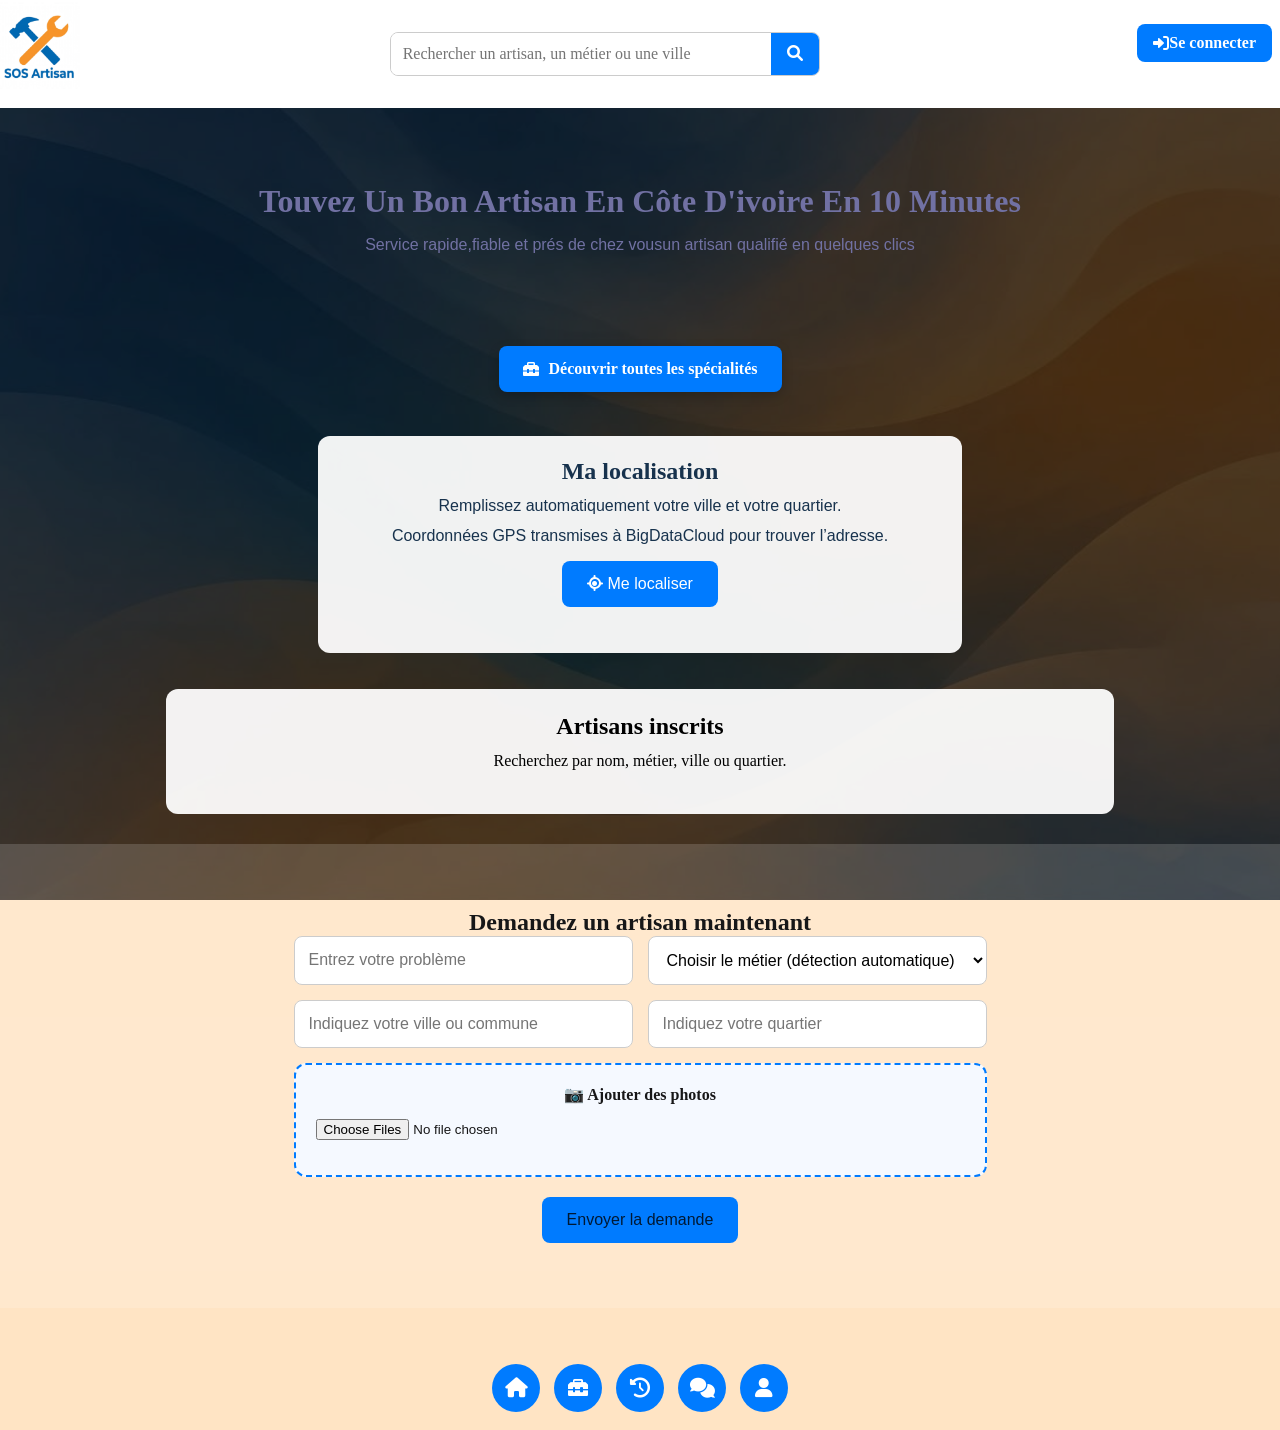
==== html/index.html @ 87b4fa84 "Initial commit" ====
<!DOCTYPE html>
<html lang="fr">
<head>
    <meta charset="UTF-8">
    <meta name="viewport" content="width=device-width, initial-scale=1">
    <meta name="theme-color" content="#007bff">
    <link rel="manifest" href="../manifest.json">
    <title>accueil</title>
    <link rel="stylesheet" href="../style.css">
    <link rel="stylesheet" href="https://cdnjs.cloudflare.com/ajax/libs/font-awesome/6.0.0/css/all.min.css">
</head>
<body>
   <header id="messi">
    <div class="logo-contrainer">
        <img src="../images/IMG_E1718.JPG" alt="la charcuterie" width="80px">
    </div>
    <form id="rechercheArtisans" role="search">
        <input id="termeRecherche" type="search" placeholder="Rechercher un artisan, un métier ou une ville" aria-label="Rechercher un artisan, un métier ou une ville">
        <button class="search-button" type="submit" aria-label="Rechercher"><i class="fa-solid fa-magnifying-glass"></i></button>
    </form>
    
    <nav id="menu">
        <a href="connexion.html" class="inscription-link"><i class="fa-solid fa-right-to-bracket"></i> Se connecter</a>
    </nav>
    </header>
    <main>
        <h1>Touvez un bon artisan en côte d'ivoire en 10 minutes</h1>
        <p>Service rapide,fiable et prés de chez vousun artisan qualifié en quelques clics</p>
        <div id="bouton">
            <a class="bouton-specialites" href="services.html">
                <i class="fa-solid fa-toolbox" aria-hidden="true"></i>
                <span>Découvrir toutes les spécialités</span>
            </a>
        </div>
        <section class="localisation-client" aria-labelledby="titreLocalisation">
            <h2 id="titreLocalisation">Ma localisation</h2>
            <p>Remplissez automatiquement votre ville et votre quartier.</p>
            <p>Coordonnées GPS transmises à BigDataCloud pour trouver l’adresse.</p>
            <button type="button" id="boutonLocalisation">
                <i class="fa-solid fa-location-crosshairs" aria-hidden="true"></i>
                Me localiser
            </button>
            <p id="messageLocalisation" role="status" aria-live="polite"></p>
            <a id="lienCarteLocalisation" class="lien-carte-localisation" target="_blank" rel="noopener noreferrer" hidden>
                Voir ma position sur la carte
            </a>
        </section>
    </main>
    <section id="resultatsRecherche" class="resultats-recherche" aria-live="polite">
        <h2>Artisans inscrits</h2>
        <p>Recherchez par nom, métier, ville ou quartier.</p>
        <div id="listeArtisans"></div>
    </section>
    <nav>
    <section class="demande-artisan">
      <h2>Demandez un artisan maintenant</h2>
     <form id="formulaireArtisan">
         <div class="form-grid">
             <input type="text"
                    id="probleme"
                    name="probleme"
                    placeholder="Entrez votre problème"
                    required>
             <select id="specialiteDemande" name="specialite" aria-label="Spécialité de l'artisan recherchée">
                 <option value="automatique">Choisir le métier (détection automatique)</option>
                 <option value="plomberie">Plomberie</option>
                 <option value="electricite">Électricité</option>
                 <option value="climatisation">Climatisation</option>
                 <option value="maconnerie">Maçonnerie</option>
                 <option value="menuiserie">Menuiserie</option>
                 <option value="peinture">Peinture</option>
                 <option value="serrurerie">Serrurerie</option>
                 <option value="mecanique">Mécanique auto</option>
                 <option value="jardinage">Jardinage</option>
                 <option value="couture">Couture</option>
                 <option value="nettoyage">Nettoyage</option>
                 <option value="tous">Tous les métiers</option>
             </select>
             <input type="text"
                    id="ville"
                    name="ville"
                    list="villesCoteDIvoire"
                    placeholder="Indiquez votre ville ou commune"
                    autocomplete="address-level2"
                    required>
             <datalist id="villesCoteDIvoire">
                 <option value="Abengourou">Abengourou</option>
                 <option value="Abidjan">Abidjan</option>
                 <option value="Aboisso">Aboisso</option>
                 <option value="Adiaké">Adiaké</option>
                 <option value="Adzopé">Adzopé</option>
                 <option value="Afféry">Afféry</option>
                 <option value="Agboville">Agboville</option>
                 <option value="Agnibilékrou">Agnibilékrou</option>
                 <option value="Akoupé">Akoupé</option>
                 <option value="Alépé">Alépé</option>
                 <option value="Anyama">Anyama</option>
                 <option value="Arrah">Arrah</option>
                 <option value="Attécoubé">Attécoubé</option>
                 <option value="Bangolo">Bangolo</option>
                 <option value="Bédiala">Bédiala</option>
                 <option value="Béoumi">Béoumi</option>
                 <option value="Bettié">Bettié</option>
                 <option value="Biankouma">Biankouma</option>
                 <option value="Bingerville">Bingerville</option>
                 <option value="Bloléquin">Bloléquin</option>
                 <option value="Bongouanou">Bongouanou</option>
                 <option value="Bondoukou">Bondoukou</option>
                 <option value="Botro">Botro</option>
                 <option value="Bouaflé">Bouaflé</option>
                 <option value="Bouaké">Bouaké</option>
                 <option value="Bouna">Bouna</option>
                 <option value="Boundiali">Boundiali</option>
                 <option value="Dabakala">Dabakala</option>
                 <option value="Dabou">Dabou</option>
                 <option value="Daloa">Daloa</option>
                 <option value="Danané">Danané</option>
                 <option value="Daoukro">Daoukro</option>
                 <option value="Dimbokro">Dimbokro</option>
                 <option value="Divo">Divo</option>
                 <option value="Doropo">Doropo</option>
                 <option value="Duékoué">Duékoué</option>
                 <option value="Facobly">Facobly</option>
                 <option value="Ferkessédougou">Ferkessédougou</option>
                 <option value="Fresco">Fresco</option>
                 <option value="Gagnoa">Gagnoa</option>
                 <option value="Grand-Bassam">Grand-Bassam</option>
                 <option value="Grand-Lahou">Grand-Lahou</option>
                 <option value="Guiglo">Guiglo</option>
                 <option value="Guitry">Guitry</option>
                 <option value="Issia">Issia</option>
                 <option value="Jacqueville">Jacqueville</option>
                 <option value="Katiola">Katiola</option>
                 <option value="Kong">Kong</option>
                 <option value="Korhogo">Korhogo</option>
                 <option value="Kouto">Kouto</option>
                 <option value="Lakota">Lakota</option>
                 <option value="M'Bahiakro">M'Bahiakro</option>
                 <option value="Man">Man</option>
                 <option value="Mankono">Mankono</option>
                 <option value="Marcory">Marcory</option>
                 <option value="Maféré">Maféré</option>
                 <option value="Minignan">Minignan</option>
                 <option value="N'Douci">N'Douci</option>
                 <option value="Odienné">Odienné</option>
                 <option value="Oumé">Oumé</option>
                 <option value="Port-Bouët">Port-Bouët</option>
                 <option value="Prikro">Prikro</option>
                 <option value="Sassandra">Sassandra</option>
                 <option value="San-Pédro">San-Pédro</option>
                 <option value="Séguéla">Séguéla</option>
                 <option value="Sipilou">Sipilou</option>
                 <option value="Soubré">Soubré</option>
                 <option value="Tabou">Tabou</option>
                 <option value="Tafiré">Tafiré</option>
                 <option value="Tanda">Tanda</option>
                 <option value="Tiassalé">Tiassalé</option>
                 <option value="Tingréla">Tingréla</option>
                 <option value="Touba">Touba</option>
                 <option value="Toulepleu">Toulepleu</option>
                 <option value="Toumodi">Toumodi</option>
                 <option value="Vavoua">Vavoua</option>
                 <option value="Yamoussoukro">Yamoussoukro</option>
                 <option value="Zagné">Zagné</option>
                 <option value="Zuenoula">Zuenoula</option>
             </datalist>
             <input type="text"
                    id="quartier"
                    name="quartier"
                    placeholder="Indiquez votre quartier"
                    required>
             <div class="zone-image">
                 <label for="images">📷 Ajouter des photos</label>
                 <input
                    type="file"
                    id="images"
                    accept="image/*"
                    multiple
                 >
                 <div id="apercuImages"></div>
              </div>
         </div>
          <button type="submit">Envoyer la demande</button>
          <p id="messageDemande" role="status" aria-live="polite"></p>
     </form>
    </section>
    </nav>
    <footer id="footer">
        <a href="index.html" class="footer-icon" aria-label="Accueil" title="Accueil"><i class="fa-solid fa-house" aria-hidden="true"></i></a>
        <a href="services.html" class="footer-icon" aria-label="Services" title="Services"><i class="fa-solid fa-toolbox" aria-hidden="true"></i></a>
        <a href="historique.html" class="footer-icon" aria-label="Historique" title="Historique"><i class="fa-solid fa-clock-rotate-left" aria-hidden="true"></i></a>
        <a href="messages.html" class="footer-icon" aria-label="Messages" title="Messages"><i class="fa-solid fa-comments" aria-hidden="true"></i></a>
        <a href="profil.html" class="footer-icon" aria-label="Profil" title="Profil"><i class="fa-solid fa-user" aria-hidden="true"></i></a>
    </footer>
    <button id="boutonInstallerApplication" type="button" hidden>Installer l'application</button>
    <script src="../js/app.js"></script>
    <script src="../js/api.js"></script>
    <script src="../js/annuaire.js"></script>
    <script src="../js/index.js"></script>
</body>
</html>
---- style.css ----
*{
    margin: 0;
    padding: 0;
}
body{
    position: relative;
    background: bisque;
    margin: 0;
}
body::before{
    content:'';
    position: fixed;
    top: 0;
    left: 0;
    width: 100%;
    height: 100%;
    background-image: url(images/WhatsApp\ Image\ 2026-10-29\ at\ 11.48.19.jpeg);
    background-size: cover;
    background-position: center;
    filter: brightness(0.3);
    z-index: -1;
}
#menu{
    display: flex;
    text-align: center;
    justify-content: center;
    gap: 30px;
    margin-top: 1rem;
    color: aliceblue;
    text-decoration: none;
}
#messi{
    display: flex;
    justify-content: space-between;
    background-color:rgb(255, 255, 255) ;
    margin-bottom: 2cm;
}
#bate{
    display: flex;
    align-items: center;
    background: rgb(255, 255, 255);
    border: 1px solid;
    border-radius: 5px;
    overflow: hidden;
    color: aliceblue;
    padding: 0%;
}

#rechercheArtisans {
    display: flex;
    align-self: center;
    overflow: hidden;
    border: 1px solid #ccc;
    border-radius: 8px;
    background: white;
}

#rechercheArtisans input {
    width: min(42vw, 380px);
    min-width: 180px;
    padding: 12px;
    border: 0;
    font: inherit;
}

#rechercheArtisans button {
    margin: 0;
    padding: 12px 16px;
    border-radius: 0;
}
a button{
    cursor: pointer;
}
#bave button{
    cursor: pointer;
}
 main h1{
    text-align: center;
    align-items: center;
    color: rgb(113, 113, 163);
    text-transform: capitalize;
    margin-bottom: 1rem;
}
main p{
    text-align: center;
    align-items: center;
    color: rgb(113, 113, 163);
    margin-bottom: 2cm;
    font-family: 'Trebuchet MS', 'Lucida Sans Unicode', 'Lucida Grande', 'Lucida Sans', Arial, sans-serif;
}
#bouton{
    display: flex;
    flex-wrap: wrap;
    justify-content: center;
    gap: 14px;
    margin: 28px auto;
    padding: 16px;
    text-align: center;
}

.localisation-client {
    max-width: 600px;
    margin: 0 auto 36px;
    padding: 22px;
    border-radius: 12px;
    background: rgba(255, 255, 255, 0.94);
    text-align: center;
}

.localisation-client h2,
.localisation-client p {
    margin-bottom: 12px;
    color: #17324d;
}

.localisation-client button {
    margin: 4px 0 12px;
}

.lien-carte-localisation {
    display: block;
    color: #0056b3;
}

.lien-carte-localisation[hidden] {
    display: none;
}

.bouton-specialites {
    display: inline-flex;
    align-items: center;
    justify-content: center;
    gap: 10px;
    padding: 14px 24px;
    border-radius: 8px;
    background: #007bff;
    color: white;
    font-weight: bold;
    text-decoration: none;
    box-shadow: 0 4px 12px rgba(0, 0, 0, 0.2);
    transition: background-color 0.2s, transform 0.2s, box-shadow 0.2s;
    animation: apparitionBouton 0.55s ease-out;
}

.bouton-specialites:hover,
.bouton-specialites:focus-visible {
    transform: translateY(-3px) scale(1.03);
    background: #0056b3;
    box-shadow: 0 8px 18px rgba(0, 0, 0, 0.25);
}

.carte-specialite {
    display: flex;
    min-width: 125px;
    flex-direction: column;
    align-items: center;
    gap: 8px;
    padding: 12px;
    border-radius: 12px;
    background: white;
    color: #17324d;
    font-weight: bold;
    text-decoration: none;
    box-shadow: 0 4px 12px rgba(0, 0, 0, 0.18);
    transition: transform 0.2s, box-shadow 0.2s;
    animation: vagueBouton 0.55s ease-out backwards;
}

.carte-specialite:hover,
.carte-specialite:focus-visible {
    transform: translateY(-5px) scale(1.04);
    box-shadow: 0 8px 18px rgba(0, 0, 0, 0.25);
}

#bouton .carte-specialite:nth-child(1) { animation-delay: 0s; }
#bouton .carte-specialite:nth-child(2) { animation-delay: 0.07s; }
#bouton .carte-specialite:nth-child(3) { animation-delay: 0.14s; }
#bouton .carte-specialite:nth-child(4) { animation-delay: 0.21s; }
#bouton .carte-specialite:nth-child(5) { animation-delay: 0.28s; }
#bouton .carte-specialite:nth-child(6) { animation-delay: 0.35s; }
#bouton .carte-specialite:nth-child(7) { animation-delay: 0.42s; }
#bouton .carte-specialite:nth-child(8) { animation-delay: 0.49s; }
#bouton .carte-specialite:nth-child(9) { animation-delay: 0.56s; }
#bouton .carte-specialite:nth-child(10) { animation-delay: 0.63s; }
#bouton .carte-specialite:nth-child(11) { animation-delay: 0.7s; }
#bouton .carte-specialite:nth-child(12) { animation-delay: 0.77s; }

@keyframes vagueBouton {
    from {
        opacity: 0;
        transform: translateY(16px);
    }
    to {
        opacity: 1;
        transform: translateY(0);
    }
}

@keyframes apparitionBouton {
    from {
        opacity: 0;
        transform: translateY(14px) scale(0.96);
    }
    to {
        opacity: 1;
        transform: translateY(0) scale(1);
    }
}

.carte-specialite img {
    height: 64px;
    object-fit: contain;
}

.carte-specialite i {
    display: flex;
    height: 64px;
    align-items: center;
    color: #007bff;
    font-size: 42px;
}
nav h1{
    text-align: center;
    align-items: center;
    color: aliceblue;
    text-transform: capitalize;
    margin-bottom: 1rem;
}
nav{
    text-align: center;
    align-items: center;
    color: rgb(23, 23, 24);
    background: rgba(250, 250, 250, 0.16);
    margin-bottom: 1cm;
    display: flex;
    justify-content: center;
    gap: 2 rem;
}
footer {
    display: flex;
    justify-content: center;
    gap: 14px;
    align-items: center;
    text-align: center;
    padding: 18px;
}

.footer-icon {
    display: inline-flex;
    width: 48px;
    height: 48px;
    align-items: center;
    justify-content: center;
    border-radius: 50%;
    background: #007bff;
    color: white;
    font-size: 20px;
    text-decoration: none;
    transition: background-color 0.2s, transform 0.2s, box-shadow 0.2s;
}

.footer-icon:hover,
.footer-icon:focus-visible {
    transform: translateY(-2px);
    background: #0056b3;
    box-shadow: 0 5px 12px rgba(0, 0, 0, 0.2);
}
nav button{
    color: rgba(0, 0, 0, 0.797);
    text-decoration: none;
}
nav button:hover{
    color: rgba(255, 255, 255, 0.623);
    background: black;
}
#baba{
    color: rgba(0, 0, 0, 0.797);
    text-decoration: none;
    cursor: pointer;
}
#baba:hover{
    color: rgba(255, 255, 255, 0.623);
    background: none;
}
nav input{
    cursor: pointer;
}
nav input:hover{
    color: rgb(255, 255, 255);
    background-color: rgb(0, 0, 0);
}
.demande-artisan {
    max-width: 900px;
    margin: 40px auto;
    padding: 25px;
    text-align: center;
}

.form-grid {
    display: grid;
    grid-template-columns: repeat(2, 1fr);
    gap: 15px;
}

.form-grid input[type="text"],
.form-grid select,
.form-grid input[type="email"],
.form-grid input[type="tel"],
.form-grid input[type="password"] {
    padding: 14px;
    border: 1px solid #ccc;
    border-radius: 8px;
    background-color: white;
    font-size: 16px;
}

.form-grid select {
    cursor: pointer;
}

.inscription-link {
    display: inline-flex;
    align-items: center;
    margin: 0.5rem;
    padding: 10px 16px;
    border-radius: 8px;
    background: #007bff;
    color: white;
    font-weight: bold;
    text-decoration: none;
    transition: background-color 0.2s, transform 0.2s, box-shadow 0.2s;
}

.inscription-link:hover {
    transform: translateY(-2px);
    background: #0056b3;
    box-shadow: 0 5px 12px rgba(0, 0, 0, 0.2);
}

.inscription-page {
    max-width: 760px;
    margin: 40px auto;
    padding: 28px;
    border-radius: 12px;
    background: rgba(255, 255, 255, 0.94);
}

.inscription-page h1,
.inscription-page > p {
    margin-bottom: 18px;
    text-align: center;
}

.inscription-grid {
    display: grid;
    grid-template-columns: repeat(2, minmax(0, 1fr));
    gap: 16px;
}

.inscription-grid label {
    display: flex;
    flex-direction: column;
    gap: 7px;
    text-align: left;
    font-weight: 600;
}

.inscription-grid input,
.inscription-grid select {
    box-sizing: border-box;
    width: 100%;
    min-height: 46px;
    padding: 12px;
    border: 1px solid #ccc;
    border-radius: 8px;
    background: white;
    font: inherit;
}

.inscription-grid .full-width {
    grid-column: 1 / -1;
}

#apercuPhotoArtisan {
    width: 140px;
    height: 140px;
    object-fit: cover;
    border: 1px solid #ccc;
    border-radius: 50%;
}

.photo-artisan {
    width: 140px;
    height: 140px;
    object-fit: cover;
    border: 1px solid #ccc;
    border-radius: 10px;
}

.consentement {
    display: flex;
    align-items: flex-start;
    gap: 10px;
    margin-top: 18px;
    text-align: left;
}

.consentement input {
    margin-top: 4px;
}

.info-inscription,
.retour-accueil {
    margin-top: 16px;
    text-align: center;
}

.info-inscription {
    color: #555;
    font-size: 0.95rem;
}

.resultats-recherche {
    max-width: 900px;
    margin: 30px auto;
    padding: 24px;
    border-radius: 12px;
    background: rgba(255, 255, 255, 0.94);
}

.page-specialite {
    max-width: 1000px;
    margin: 40px auto;
    padding: 28px;
    border-radius: 12px;
    background: rgba(255, 255, 255, 0.94);
}

.page-interne {
    max-width: 1000px;
    margin: 40px auto;
    padding: 28px;
    border-radius: 12px;
    background: rgba(255, 255, 255, 0.94);
}

.page-interne h1,
.page-interne > p {
    margin-bottom: 16px;
    text-align: center;
    color: #17324d;
}

.page-interne h1 {
    text-transform: none;
}

.message-page {
    color: #555;
}

.historique-liste {
    display: grid;
    gap: 14px;
    margin-top: 20px;
}

.demande-historique {
    padding: 18px;
    border: 1px solid #ddd;
    border-radius: 10px;
    background: white;
}

.demande-historique h2,
.demande-historique p {
    margin-bottom: 8px;
    color: #17324d;
    overflow-wrap: anywhere;
}

.statut-demande {
    display: inline-block;
    margin: 8px 0;
    padding: 5px 10px;
    border-radius: 999px;
    background: #eef3f7;
    color: #17324d;
    font-weight: 700;
}

.formulaire-note {
    display: grid;
    gap: 10px;
    max-width: 520px;
    margin-top: 14px;
    padding: 14px;
    border: 1px solid #ddd;
    border-radius: 10px;
    background: #f8fbff;
}

.formulaire-note select,
.formulaire-note textarea {
    width: 100%;
    box-sizing: border-box;
    padding: 10px;
    border: 1px solid #ccc;
    border-radius: 8px;
    font: inherit;
}

.formulaire-note textarea {
    min-height: 72px;
    resize: vertical;
}

.formulaire-note button {
    justify-self: start;
    margin-top: 4px;
}

.moyenne-artisan,
.moyenne-profil {
    color: #9a6700;
    font-weight: 700;
}

.actions-profil {
    display: flex;
    justify-content: center;
    flex-wrap: wrap;
    gap: 12px;
    margin: 24px 0;
}

.page-specialite h1,
.page-specialite > p {
    margin-bottom: 16px;
    text-align: center;
    color: #17324d;
}

.page-specialite h1 {
    text-transform: none;
}

.lien-retour-specialite {
    display: inline-block;
    margin-bottom: 20px;
    color: #0056b3;
}

.recherche-specialite {
    display: flex;
    gap: 10px;
    max-width: 600px;
    margin: 0 auto;
}

.recherche-specialite input {
    flex: 1;
    min-width: 0;
    padding: 12px;
    border: 1px solid #ccc;
    border-radius: 8px;
    font: inherit;
}

.recherche-specialite button {
    margin: 0;
}

.resultats-recherche h2,
.resultats-recherche > p {
    margin-bottom: 12px;
    text-align: center;
}

#listeArtisans {
    display: grid;
    grid-template-columns: repeat(auto-fit, minmax(220px, 1fr));
    gap: 16px;
    margin-top: 20px;
}

.artisan-carte {
    padding: 18px;
    border: 1px solid #ddd;
    border-radius: 10px;
    background: white;
}

.artisan-carte h3,
.artisan-carte p {
    margin-bottom: 8px;
    overflow-wrap: anywhere;
}

.artisan-carte a {
    color: #0056b3;
}

.artisan-carte .commander-artisan {
    display: inline-flex;
    margin-top: 12px;
    padding: 10px 14px;
    border-radius: 8px;
    background: #168c4a;
    color: white;
    font-weight: 700;
    text-decoration: none;
}

.artisan-carte .commander-artisan:hover,
.artisan-carte .commander-artisan:focus-visible {
    background: #106b38;
}

.artisan-carte .envoyer-message-artisan {
    display: inline-flex;
    margin: 12px 0 0 8px;
    padding: 10px 14px;
    border-radius: 8px;
    background: #007bff;
    color: white;
    font-weight: 700;
    text-decoration: none;
}

.artisan-carte .envoyer-message-artisan:hover,
.artisan-carte .envoyer-message-artisan:focus-visible {
    background: #0056b3;
}

.messagerie-page {
    max-width: 1100px;
}

.messagerie-page > .message-page,
.messagerie-page > .avertissement-messagerie {
    margin-bottom: 12px;
}

.avertissement-messagerie {
    padding: 12px;
    border-radius: 8px;
    background: #fff3cd;
    color: #664d03 !important;
}

.connexion-messagerie {
    margin: 24px auto;
    padding: 22px;
    border-radius: 10px;
    background: #f8fbff;
    text-align: center;
}

.connexion-messagerie h2,
.connexion-messagerie p {
    margin-bottom: 12px;
    color: #17324d;
}

.espace-messagerie {
    display: grid;
    grid-template-columns: minmax(220px, 0.8fr) minmax(0, 2fr);
    gap: 18px;
    min-height: 420px;
    margin-top: 20px;
}

.espace-messagerie[hidden],
.formulaire-message[hidden] {
    display: none;
}

.espace-messagerie > .erreur-messagerie {
    grid-column: 1 / -1;
    margin: 0;
    color: #a12622;
}

.panneau-conversations,
.panneau-discussion {
    min-width: 0;
    padding: 18px;
    border: 1px solid #d8e0e8;
    border-radius: 10px;
    background: white;
}

.panneau-conversations h2,
.panneau-discussion h2 {
    margin-bottom: 10px;
    color: #17324d;
}

#listeConversations {
    display: grid;
    gap: 8px;
}

.conversation-liste-item {
    display: grid;
    gap: 5px;
    width: 100%;
    margin: 0;
    padding: 12px;
    background: #f3f6fa;
    color: #17324d;
    text-align: left;
}

.conversation-liste-item span {
    overflow: hidden;
    color: #586574;
    font-size: 0.9rem;
    text-overflow: ellipsis;
    white-space: nowrap;
}

.conversation-liste-item.selectionnee {
    background: #dcecff;
    outline: 2px solid #007bff;
}

.liste-conversations-vide,
.discussion-vide,
.interlocuteur-metier {
    color: #586574;
}

.panneau-discussion > h2,
.panneau-discussion > .interlocuteur-metier {
    text-align: left;
}

.fil-messages {
    display: flex;
    min-height: 250px;
    max-height: 440px;
    flex-direction: column;
    gap: 10px;
    overflow-y: auto;
    margin: 14px 0;
    padding: 14px;
    border-radius: 8px;
    background: #f3f6fa;
}

.bulle-message {
    align-self: flex-start;
    max-width: min(80%, 520px);
    padding: 10px 14px;
    border-radius: 12px 12px 12px 2px;
    background: white;
    overflow-wrap: anywhere;
}

.bulle-message.mon-message {
    align-self: flex-end;
    border-radius: 12px 12px 2px 12px;
    background: #dcecff;
}

.bulle-message p {
    margin: 5px 0;
    color: #17324d;
    text-align: left;
    white-space: pre-wrap;
}

.bulle-message time {
    color: #586574;
    font-size: 0.75rem;
}

.formulaire-message {
    display: grid;
    gap: 8px;
}

.formulaire-message label {
    color: #17324d;
    font-weight: 700;
}

.formulaire-message textarea {
    box-sizing: border-box;
    width: 100%;
    padding: 12px;
    border: 1px solid #b8c5d1;
    border-radius: 8px;
    font: inherit;
    resize: vertical;
}

.formulaire-message button {
    justify-self: end;
    margin-top: 0;
}

.erreur-messagerie:not(:empty) {
    padding: 8px 0;
}

.retour-accueil a {
    color: #0056b3;
}

.zone-image {
    grid-column: 1 / -1;
    padding: 20px;
    border: 2px dashed #007bff;
    border-radius: 12px;
    background: #f5f9ff;
}

.zone-image label {
    display: block;
    margin-bottom: 15px;
    font-weight: bold;
    cursor: pointer;
}

.zone-image input[type="file"] {
    width: 100%;
}

#apercuImages {
    display: flex;
    flex-wrap: wrap;
    gap: 10px;
    margin-top: 15px;
}

#apercuImages img {
    width: 120px;
    height: 120px;
    object-fit: cover;
    border-radius: 10px;
    border: 1px solid #ccc;
}

button {
    margin-top: 20px;
    padding: 14px 25px;
    border: none;
    border-radius: 8px;
    background: #007bff;
    color: white;
    font-size: 16px;
    cursor: pointer;
    transition: background-color 0.2s, transform 0.2s, box-shadow 0.2s;
}

button:hover,
button:focus-visible {
    transform: translateY(-2px);
    box-shadow: 0 5px 12px rgba(0, 0, 0, 0.2);
}

button:active,
.bouton-specialites:active,
.carte-specialite:active,
.footer-icon:active,
.inscription-link:active {
    transform: scale(0.97);
}

#boutonInstallerApplication {
    position: fixed;
    right: 16px;
    bottom: 86px;
    z-index: 20;
    margin: 0;
    box-shadow: 0 6px 18px rgba(0, 0, 0, 0.28);
}

#boutonInstallerApplication[hidden] {
    display: none;
}

.admin-page {
    max-width: 1100px;
}

.admin-page > h1,
.admin-page > p {
    color: #17324d;
    text-align: center;
    margin-bottom: 16px;
}

.formulaire-admin-connexion {
    display: grid;
    gap: 10px;
    max-width: 440px;
    margin: 0 auto;
    text-align: left;
}

.formulaire-admin-connexion input,
.recherche-admin input,
.actions-utilisateur-admin select {
    box-sizing: border-box;
    min-height: 42px;
    padding: 10px;
    border: 1px solid #b8c5d1;
    border-radius: 8px;
    font: inherit;
}

.admin-resume {
    display: grid;
    grid-template-columns: repeat(3, minmax(0, 1fr));
    gap: 14px;
    margin: 20px 0;
}

.admin-resume article {
    display: grid;
    gap: 5px;
    padding: 18px;
    border-radius: 10px;
    background: #eaf3ff;
    color: #17324d;
    text-align: center;
}

.admin-resume strong {
    font-size: 1.6rem;
}

.admin-entete-liste {
    display: flex;
    align-items: center;
    justify-content: space-between;
    gap: 12px;
    margin: 24px 0 14px;
}

.admin-entete-liste h2 {
    color: #17324d;
}

.admin-entete-liste button,
.actions-utilisateur-admin button {
    margin: 0;
    padding: 9px 12px;
    font-size: 0.9rem;
}

.recherche-admin {
    display: grid;
    gap: 7px;
    color: #17324d;
    font-weight: 700;
}

.liste-utilisateurs-admin {
    display: grid;
    gap: 12px;
    margin-top: 16px;
}

.utilisateur-admin {
    display: grid;
    gap: 10px;
    padding: 16px;
    border: 1px solid #d8e0e8;
    border-radius: 10px;
    background: #fff;
}

.utilisateur-admin h3,
.utilisateur-admin p {
    margin: 0 0 5px;
    color: #17324d;
    overflow-wrap: anywhere;
}

.actions-utilisateur-admin {
    display: flex;
    flex-wrap: wrap;
    align-items: center;
    gap: 8px;
}

.bouton-admin-danger {
    background: #b42318;
}

.bouton-admin-secondaire {
    background: #667085;
}

.bouton-admin-activer {
    background: #168c4a;
}

@media (max-width: 600px) {
    .admin-resume {
        grid-template-columns: 1fr;
    }

    .admin-entete-liste {
        align-items: flex-start;
        flex-direction: column;
    }

    .actions-utilisateur-admin {
        align-items: stretch;
        flex-direction: column;
    }
}

button:focus-visible,
.bouton-specialites:focus-visible,
.carte-specialite:focus-visible,
.footer-icon:focus-visible,
.inscription-link:focus-visible {
    outline: 3px solid #ffbf47;
    outline-offset: 3px;
}

@media (max-width: 600px) {
    .form-grid {
        grid-template-columns: 1fr;
    }

    .inscription-grid {
        grid-template-columns: 1fr;
    }

    .inscription-grid .full-width {
        grid-column: auto;
    }

    .inscription-page {
        margin: 20px 12px;
        padding: 20px;
    }

    #menu {
        gap: 8px;
        flex-wrap: wrap;
    }

    #rechercheArtisans {
        order: 3;
        width: 100%;
        margin: 10px;
    }

    #rechercheArtisans input {
        width: 100%;
    }

    .resultats-recherche {
        margin: 20px 12px;
        padding: 18px;
    }

    .page-specialite {
        margin: 20px 12px;
        padding: 20px;
    }

    .page-interne {
        margin: 20px 12px;
        padding: 20px;
    }

    .recherche-specialite {
        flex-direction: column;
    }

    .espace-messagerie {
        grid-template-columns: 1fr;
    }

    .fil-messages {
        min-height: 200px;
    }
}

@media (prefers-reduced-motion: reduce) {
    *,
    *::before,
    *::after {
        animation-duration: 0.01ms !important;
        animation-iteration-count: 1 !important;
        transition-duration: 0.01ms !important;
        scroll-behavior: auto !important;
    }

    #bouton .carte-specialite {
        animation-delay: 0s !important;
    }
}

#bave{
    margin-bottom: 1rem;
}
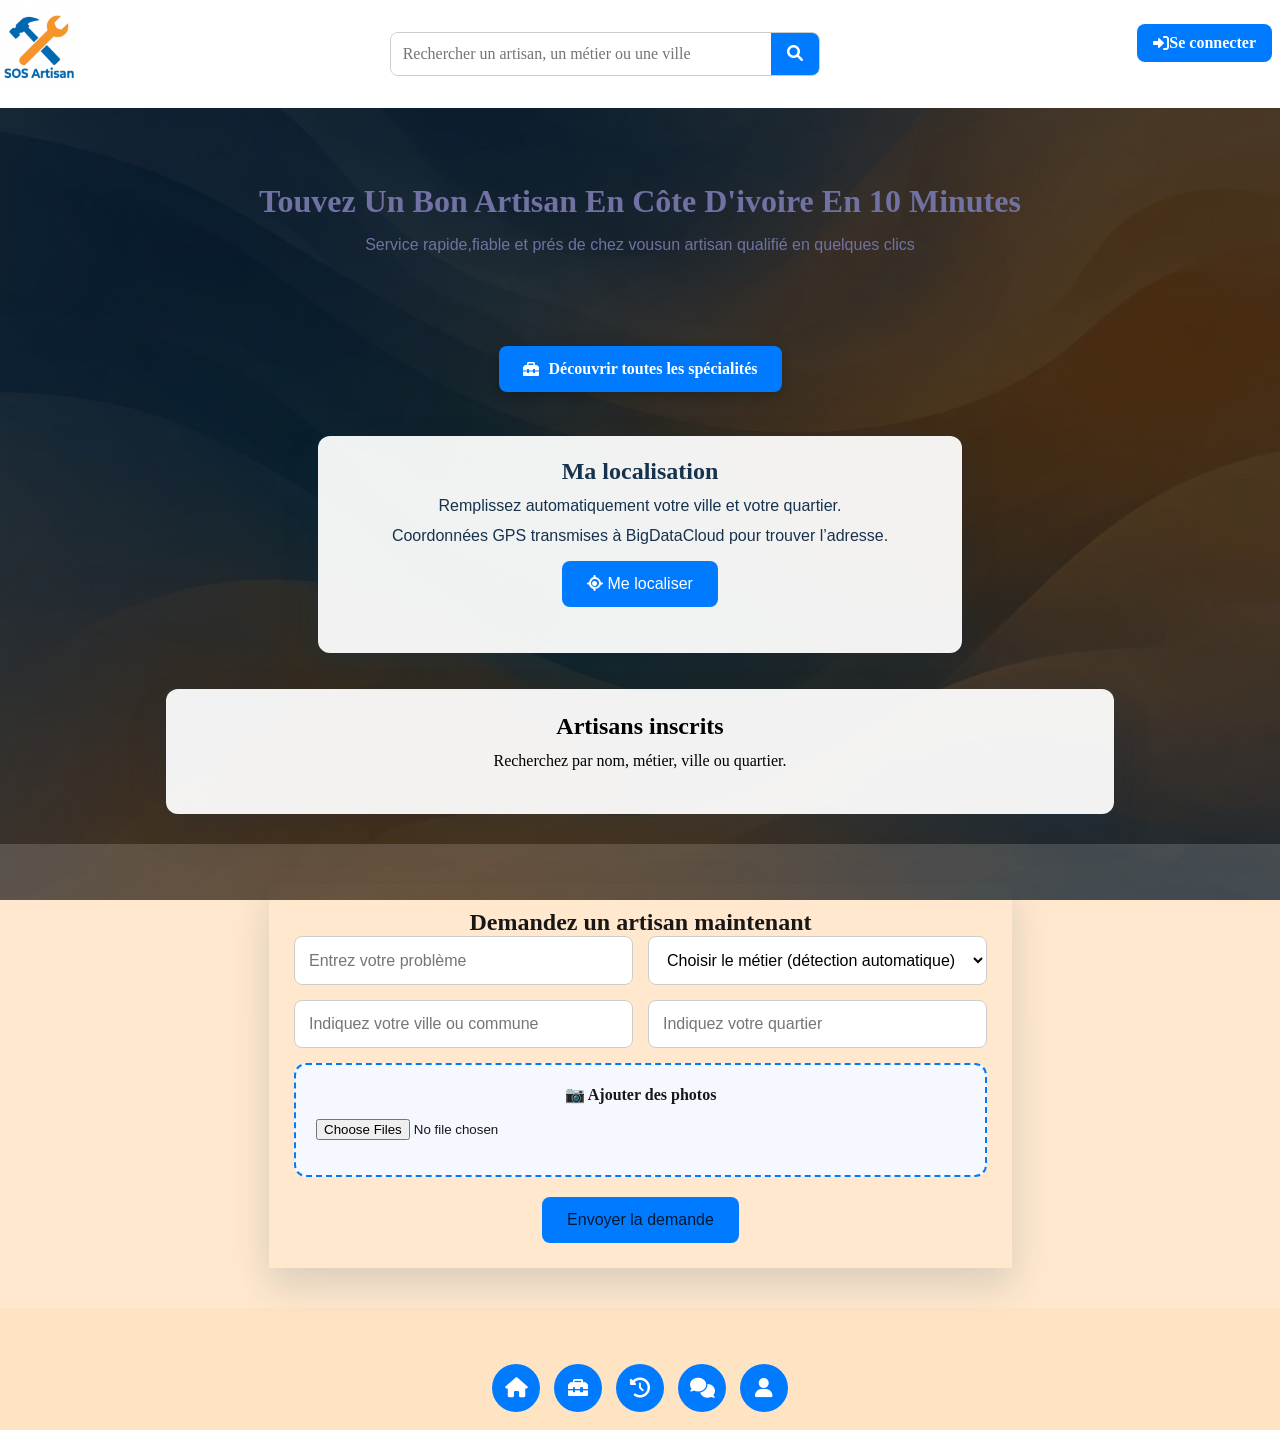
==== commit 28aaee9d: "Refresh PWA assets and add home animations Co-authored-by: Copilot <223556219+Copilot@users.noreply." ====
--- a/html/index.html
+++ b/html/index.html
@@ -7,9 +7,9 @@
     <link rel="manifest" href="../manifest.json">
     <title>accueil</title>
     <link rel="stylesheet" href="../style.css">
-    <link rel="stylesheet" href="https://cdnjs.cloudflare.com/ajax/libs/font-awesome/6.0.0/css/all.min.css">
+    <link rel="stylesheet" href="../assets/fontawesome/css/all.min.css">
 </head>
-<body>
+<body class="accueil-page">
    <header id="messi">
     <div class="logo-contrainer">
         <img src="../images/IMG_E1718.JPG" alt="la charcuterie" width="80px">
--- a/style.css
+++ b/style.css
@@ -20,6 +20,143 @@
     filter: brightness(0.3);
     z-index: -1;
 }
+.accueil-page::before {
+    animation: zoomAccueil 16s ease-in-out infinite alternate;
+}
+
+@keyframes zoomAccueil {
+    from {
+        transform: scale(1);
+        filter: brightness(0.3);
+    }
+    to {
+        transform: scale(1.06);
+        filter: brightness(0.42);
+    }
+}
+
+#messi {
+    animation: descenteAccueil 0.7s cubic-bezier(.22, .61, .36, 1) both;
+}
+
+.accueil-page main h1 {
+    animation: apparitionTitre 0.85s 0.15s cubic-bezier(.22, .61, .36, 1) both;
+}
+
+.accueil-page main > p {
+    animation: apparitionTitre 0.85s 0.3s cubic-bezier(.22, .61, .36, 1) both;
+}
+
+.accueil-page #bouton {
+    animation: apparitionCarte 0.7s 0.45s cubic-bezier(.22, .61, .36, 1) both;
+}
+
+.accueil-page .bouton-specialites {
+    position: relative;
+    overflow: hidden;
+}
+
+.accueil-page .bouton-specialites::after {
+    content: "";
+    position: absolute;
+    top: -30%;
+    left: -35%;
+    width: 22%;
+    height: 160%;
+    background: rgba(255, 255, 255, 0.38);
+    transform: rotate(20deg);
+    animation: refletBouton 3.2s 1.2s ease-in-out infinite;
+}
+
+.accueil-page .localisation-client,
+.accueil-page .resultats-recherche,
+.accueil-page .demande-artisan {
+    box-shadow: 0 16px 38px rgba(10, 55, 95, 0.16);
+    animation: apparitionCarte 0.75s 0.55s cubic-bezier(.22, .61, .36, 1) both;
+}
+
+.accueil-page .logo-contrainer img {
+    animation: flottementLogo 3.8s ease-in-out infinite;
+}
+
+.accueil-page #footer .footer-icon {
+    animation: monteIcone 0.55s cubic-bezier(.22, .61, .36, 1) both;
+}
+
+.accueil-page #footer .footer-icon:nth-child(1) { animation-delay: 0.65s; }
+.accueil-page #footer .footer-icon:nth-child(2) { animation-delay: 0.72s; }
+.accueil-page #footer .footer-icon:nth-child(3) { animation-delay: 0.79s; }
+.accueil-page #footer .footer-icon:nth-child(4) { animation-delay: 0.86s; }
+.accueil-page #footer .footer-icon:nth-child(5) { animation-delay: 0.93s; }
+
+@keyframes descenteAccueil {
+    from {
+        opacity: 0;
+        transform: translateY(-28px);
+    }
+    to {
+        opacity: 1;
+        transform: translateY(0);
+    }
+}
+
+@keyframes apparitionTitre {
+    from {
+        opacity: 0;
+        transform: translateY(24px);
+        filter: blur(5px);
+    }
+    to {
+        opacity: 1;
+        transform: translateY(0);
+        filter: blur(0);
+    }
+}
+
+@keyframes apparitionCarte {
+    from {
+        opacity: 0;
+        transform: translateY(30px) scale(0.97);
+    }
+    to {
+        opacity: 1;
+        transform: translateY(0) scale(1);
+    }
+}
+
+@keyframes flottementLogo {
+    0%, 100% {
+        transform: translateY(0) rotate(0);
+    }
+    50% {
+        transform: translateY(-5px) rotate(-1deg);
+    }
+}
+
+@keyframes refletBouton {
+    0%, 55% {
+        left: -35%;
+        opacity: 0;
+    }
+    65% {
+        opacity: 1;
+    }
+    82%, 100% {
+        left: 125%;
+        opacity: 0;
+    }
+}
+
+@keyframes monteIcone {
+    from {
+        opacity: 0;
+        transform: translateY(18px) scale(0.8);
+    }
+    to {
+        opacity: 1;
+        transform: translateY(0) scale(1);
+    }
+}
 #menu{
     display: flex;
     text-align: center;
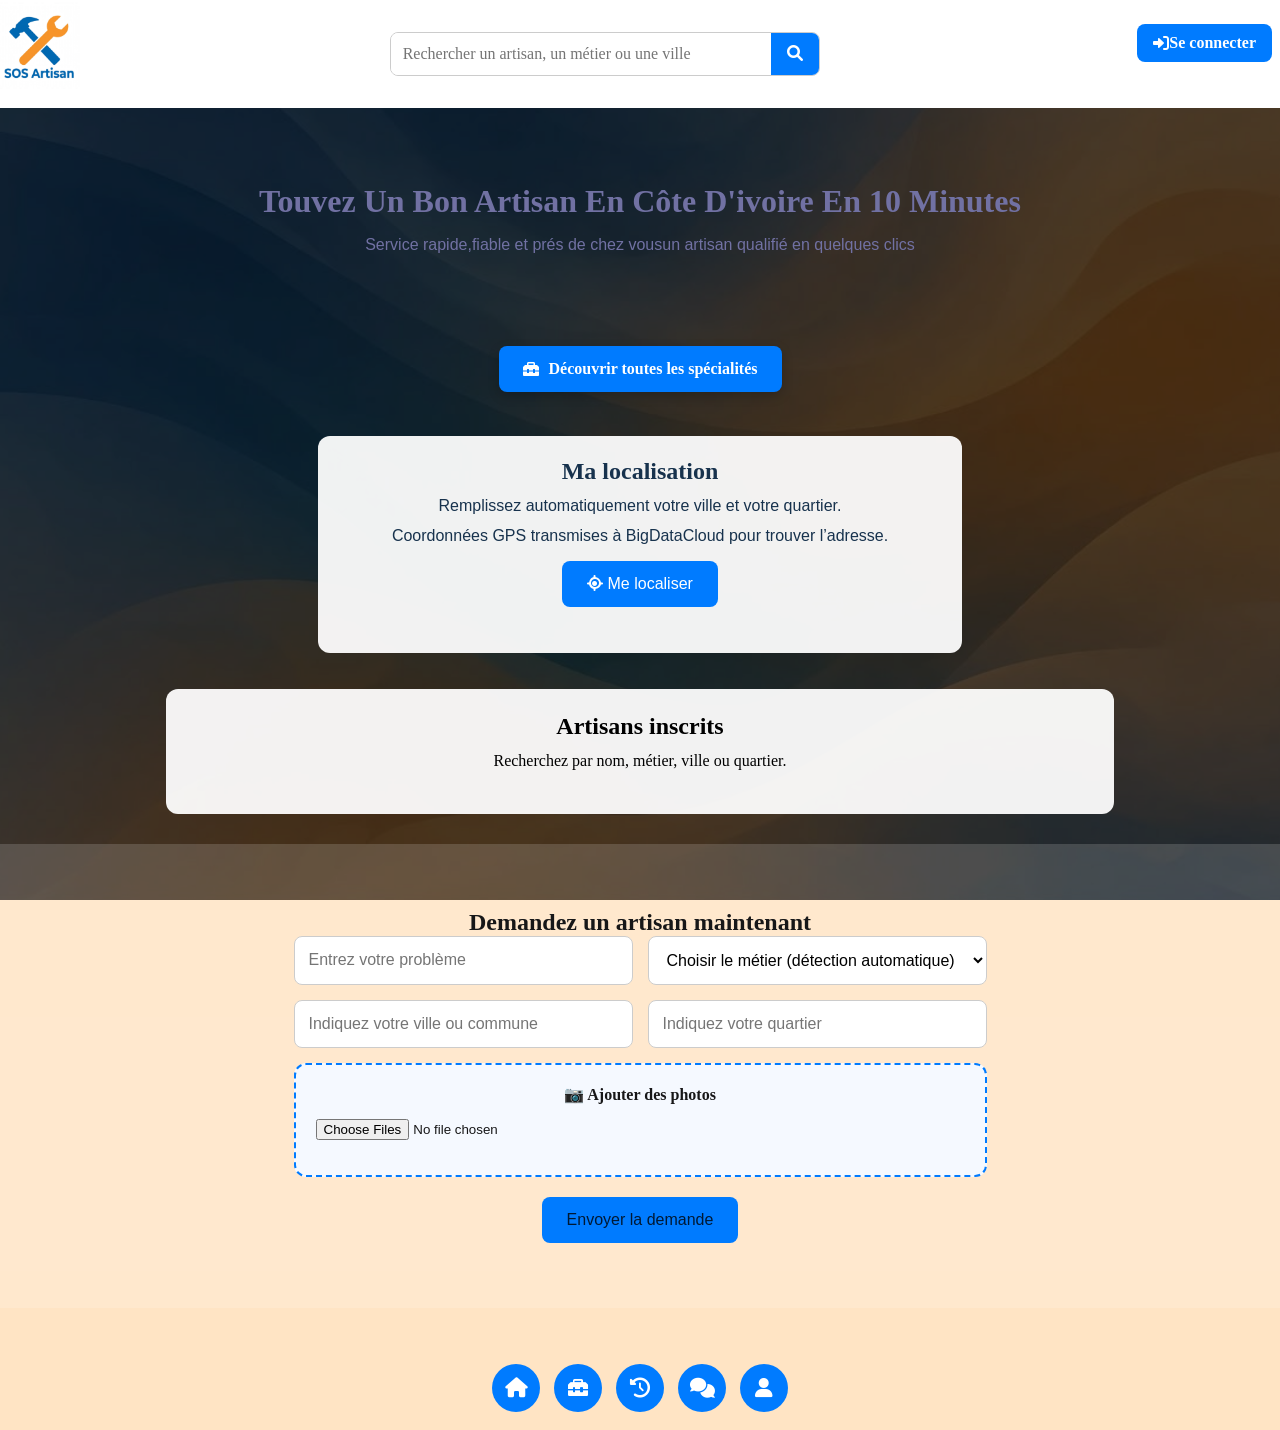
==== commit c6896adb: "Revert "Refresh PWA assets and add home animations" This reverts commit 28aaee9dafadffd547129cc0e524" ====
--- a/html/index.html
+++ b/html/index.html
@@ -9,7 +9,7 @@
     <link rel="stylesheet" href="../style.css">
     <link rel="stylesheet" href="../assets/fontawesome/css/all.min.css">
 </head>
-<body class="accueil-page">
+<body>
    <header id="messi">
     <div class="logo-contrainer">
         <img src="../images/IMG_E1718.JPG" alt="la charcuterie" width="80px">
--- a/style.css
+++ b/style.css
@@ -20,143 +20,6 @@
     filter: brightness(0.3);
     z-index: -1;
 }
-.accueil-page::before {
-    animation: zoomAccueil 16s ease-in-out infinite alternate;
-}
-
-@keyframes zoomAccueil {
-    from {
-        transform: scale(1);
-        filter: brightness(0.3);
-    }
-    to {
-        transform: scale(1.06);
-        filter: brightness(0.42);
-    }
-}
-
-#messi {
-    animation: descenteAccueil 0.7s cubic-bezier(.22, .61, .36, 1) both;
-}
-
-.accueil-page main h1 {
-    animation: apparitionTitre 0.85s 0.15s cubic-bezier(.22, .61, .36, 1) both;
-}
-
-.accueil-page main > p {
-    animation: apparitionTitre 0.85s 0.3s cubic-bezier(.22, .61, .36, 1) both;
-}
-
-.accueil-page #bouton {
-    animation: apparitionCarte 0.7s 0.45s cubic-bezier(.22, .61, .36, 1) both;
-}
-
-.accueil-page .bouton-specialites {
-    position: relative;
-    overflow: hidden;
-}
-
-.accueil-page .bouton-specialites::after {
-    content: "";
-    position: absolute;
-    top: -30%;
-    left: -35%;
-    width: 22%;
-    height: 160%;
-    background: rgba(255, 255, 255, 0.38);
-    transform: rotate(20deg);
-    animation: refletBouton 3.2s 1.2s ease-in-out infinite;
-}
-
-.accueil-page .localisation-client,
-.accueil-page .resultats-recherche,
-.accueil-page .demande-artisan {
-    box-shadow: 0 16px 38px rgba(10, 55, 95, 0.16);
-    animation: apparitionCarte 0.75s 0.55s cubic-bezier(.22, .61, .36, 1) both;
-}
-
-.accueil-page .logo-contrainer img {
-    animation: flottementLogo 3.8s ease-in-out infinite;
-}
-
-.accueil-page #footer .footer-icon {
-    animation: monteIcone 0.55s cubic-bezier(.22, .61, .36, 1) both;
-}
-
-.accueil-page #footer .footer-icon:nth-child(1) { animation-delay: 0.65s; }
-.accueil-page #footer .footer-icon:nth-child(2) { animation-delay: 0.72s; }
-.accueil-page #footer .footer-icon:nth-child(3) { animation-delay: 0.79s; }
-.accueil-page #footer .footer-icon:nth-child(4) { animation-delay: 0.86s; }
-.accueil-page #footer .footer-icon:nth-child(5) { animation-delay: 0.93s; }
-
-@keyframes descenteAccueil {
-    from {
-        opacity: 0;
-        transform: translateY(-28px);
-    }
-    to {
-        opacity: 1;
-        transform: translateY(0);
-    }
-}
-
-@keyframes apparitionTitre {
-    from {
-        opacity: 0;
-        transform: translateY(24px);
-        filter: blur(5px);
-    }
-    to {
-        opacity: 1;
-        transform: translateY(0);
-        filter: blur(0);
-    }
-}
-
-@keyframes apparitionCarte {
-    from {
-        opacity: 0;
-        transform: translateY(30px) scale(0.97);
-    }
-    to {
-        opacity: 1;
-        transform: translateY(0) scale(1);
-    }
-}
-
-@keyframes flottementLogo {
-    0%, 100% {
-        transform: translateY(0) rotate(0);
-    }
-    50% {
-        transform: translateY(-5px) rotate(-1deg);
-    }
-}
-
-@keyframes refletBouton {
-    0%, 55% {
-        left: -35%;
-        opacity: 0;
-    }
-    65% {
-        opacity: 1;
-    }
-    82%, 100% {
-        left: 125%;
-        opacity: 0;
-    }
-}
-
-@keyframes monteIcone {
-    from {
-        opacity: 0;
-        transform: translateY(18px) scale(0.8);
-    }
-    to {
-        opacity: 1;
-        transform: translateY(0) scale(1);
-    }
-}
 #menu{
     display: flex;
     text-align: center;
